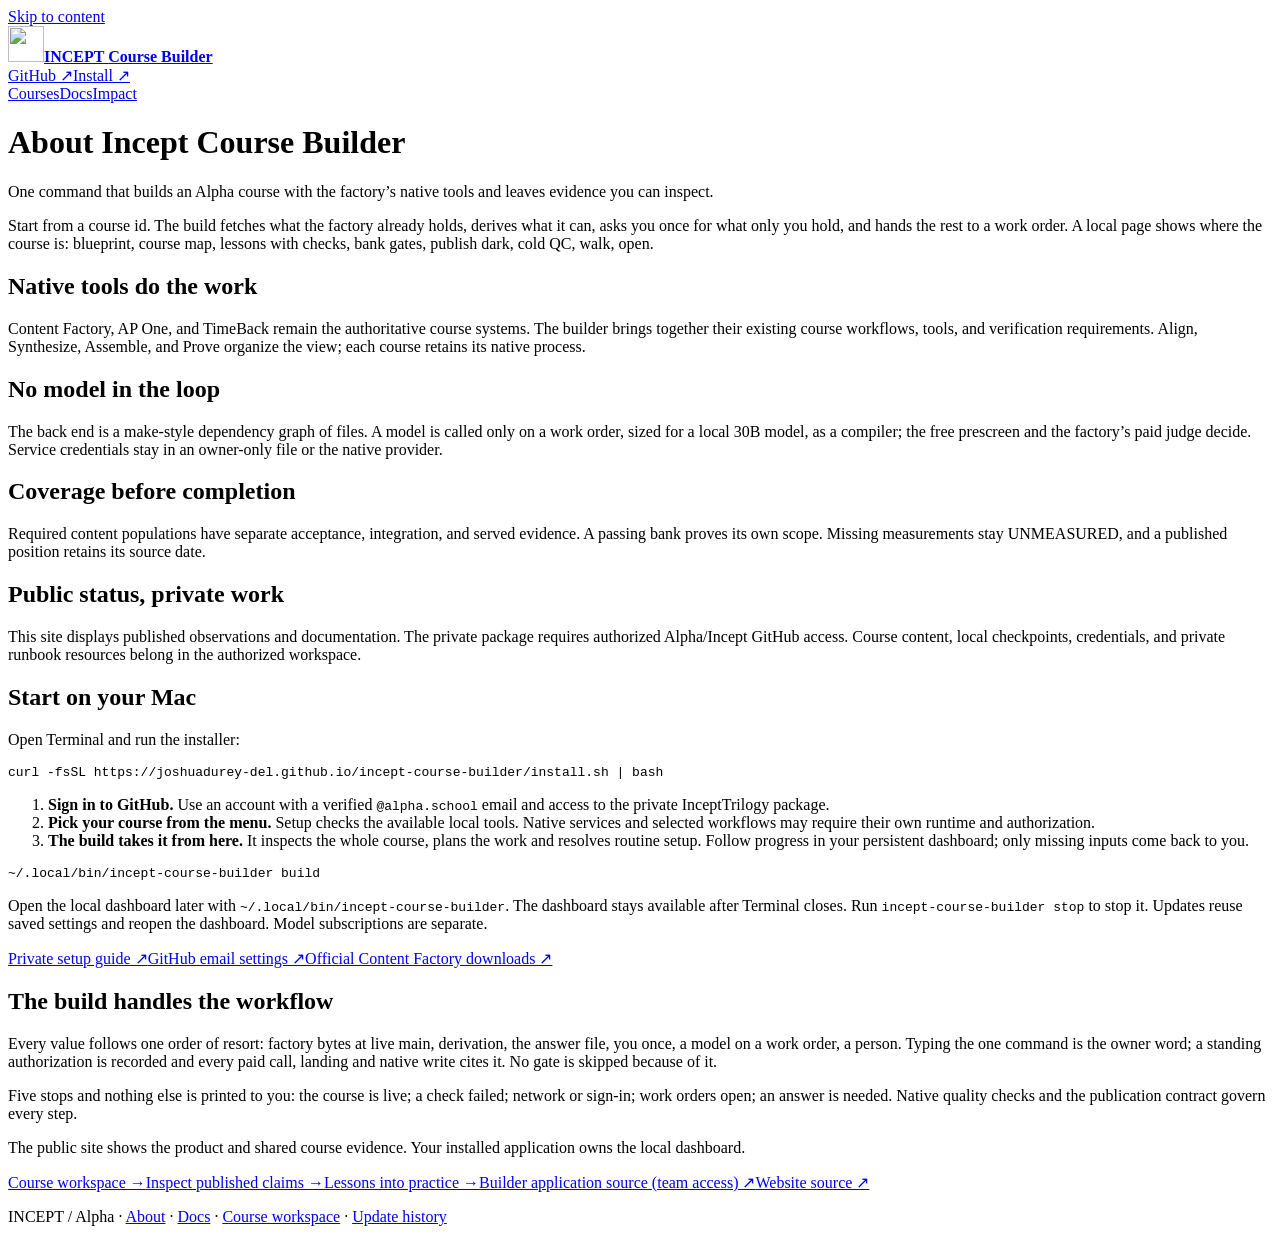
==== about.html @ ef447dac "Spec 2026-09-15.1: the build is a make; one command, no model in the loop; standing authorization R1" ====
<!doctype html><html lang="en"><head><meta charset="utf-8"><meta name="viewport" content="width=device-width,initial-scale=1">
<title>About — Incept Course Builder</title><link rel="stylesheet" href="style.css?v=20260910-reorganized"></head><body>
<a class="skip-link" href="#main-content">Skip to content</a>
<header class="site-header"><a class="site-identity" href="index.html"><img src="incept-mark.svg" width="36" height="36" alt=""><strong>INCEPT <span>Course Builder</span></strong></a><div class="site-header-actions"><a href="https://github.com/joshuadurey-del/incept-course-builder">GitHub ↗</a><a href="about.html#install" class="header-install">Install <span aria-hidden="true">↗</span></a></div></header>
<nav aria-label="Main navigation"><a href="courses.html">Courses</a><a href="docs.html">Docs</a><a href="economics.html">Impact</a></nav><main id="main-content" tabindex="-1">
<h1>About Incept Course Builder</h1>
<p class="about-lead">One command that builds an Alpha course with the factory’s native tools and leaves evidence you can inspect.</p>
<p>Start from a course id. The build fetches what the factory already holds, derives what it can, asks you once for what only you hold, and hands the rest to a work order. A local page shows where the course is: blueprint, course map, lessons with checks, bank gates, publish dark, cold QC, walk, open.</p>
<div class="about-grid">
<article><h2>Native tools do the work</h2><p>Content Factory, AP One, and TimeBack remain the authoritative course systems. The builder brings together their existing course workflows, tools, and verification requirements. Align, Synthesize, Assemble, and Prove organize the view; each course retains its native process.</p></article>
<article><h2>No model in the loop</h2><p>The back end is a make-style dependency graph of files. A model is called only on a work order, sized for a local 30B model, as a compiler; the free prescreen and the factory’s paid judge decide. Service credentials stay in an owner-only file or the native provider.</p></article>
<article><h2>Coverage before completion</h2><p>Required content populations have separate acceptance, integration, and served evidence. A passing bank proves its own scope. Missing measurements stay UNMEASURED, and a published position retains its source date.</p></article>
<article><h2>Public status, private work</h2><p>This site displays published observations and documentation. The private package requires authorized Alpha/Incept GitHub access. Course content, local checkpoints, credentials, and private runbook resources belong in the authorized workspace.</p></article>
</div>
<section id="install" class="install-section" aria-labelledby="install-title">
<h2 id="install-title">Start on your Mac</h2>
<p>Open Terminal and run the installer:</p>
<pre><code>curl -fsSL https://joshuadurey-del.github.io/incept-course-builder/install.sh | bash</code></pre>
<ol>
<li><strong>Sign in to GitHub.</strong> Use an account with a verified <code>@alpha.school</code> email and access to the private InceptTrilogy package.</li>
<li><strong>Pick your course from the menu.</strong> Setup checks the available local tools. Native services and selected workflows may require their own runtime and authorization.</li>
<li><strong>The build takes it from here.</strong> It inspects the whole course, plans the work and resolves routine setup. Follow progress in your persistent dashboard; only missing inputs come back to you.</li>
</ol>
<pre><code>~/.local/bin/incept-course-builder build</code></pre>
<p>Open the local dashboard later with <code>~/.local/bin/incept-course-builder</code>. The dashboard stays available after Terminal closes. Run <code>incept-course-builder stop</code> to stop it. Updates reuse saved settings and reopen the dashboard. Model subscriptions are separate.</p>
<p class="about-links"><a href="https://github.com/InceptTrilogy/ap-four-course-dashboard/blob/main/course-runbook/START.md">Private setup guide ↗</a><a href="https://github.com/settings/emails">GitHub email settings ↗</a><a href="https://content-factory.inceptstore.com/#download">Official Content Factory downloads ↗</a></p>
</section>
<section><h2>The build handles the workflow</h2><p>Every value follows one order of resort: factory bytes at live main, derivation, the answer file, you once, a model on a work order, a person. Typing the one command is the owner word; a standing authorization is recorded and every paid call, landing and native write cites it. No gate is skipped because of it.</p><p>Five stops and nothing else is printed to you: the course is live; a check failed; network or sign-in; work orders open; an answer is needed. Native quality checks and the publication contract govern every step.</p><p>The public site shows the product and shared course evidence. Your installed application owns the local dashboard.</p></section>
<p class="about-links"><a href="courses.html">Course workspace →</a><a href="claims.html">Inspect published claims →</a><a href="lessons.html">Lessons into practice →</a><a href="https://github.com/InceptTrilogy/ap-four-course-dashboard">Builder application source (team access) ↗</a><a href="https://github.com/joshuadurey-del/incept-course-builder">Website source ↗</a></p>
</main>
<footer>INCEPT / Alpha · <a href="about.html">About</a> · <a href="docs.html">Docs</a> · <a href="courses.html">Course workspace</a> · <a href="updates.html">Update history</a></footer></body></html>
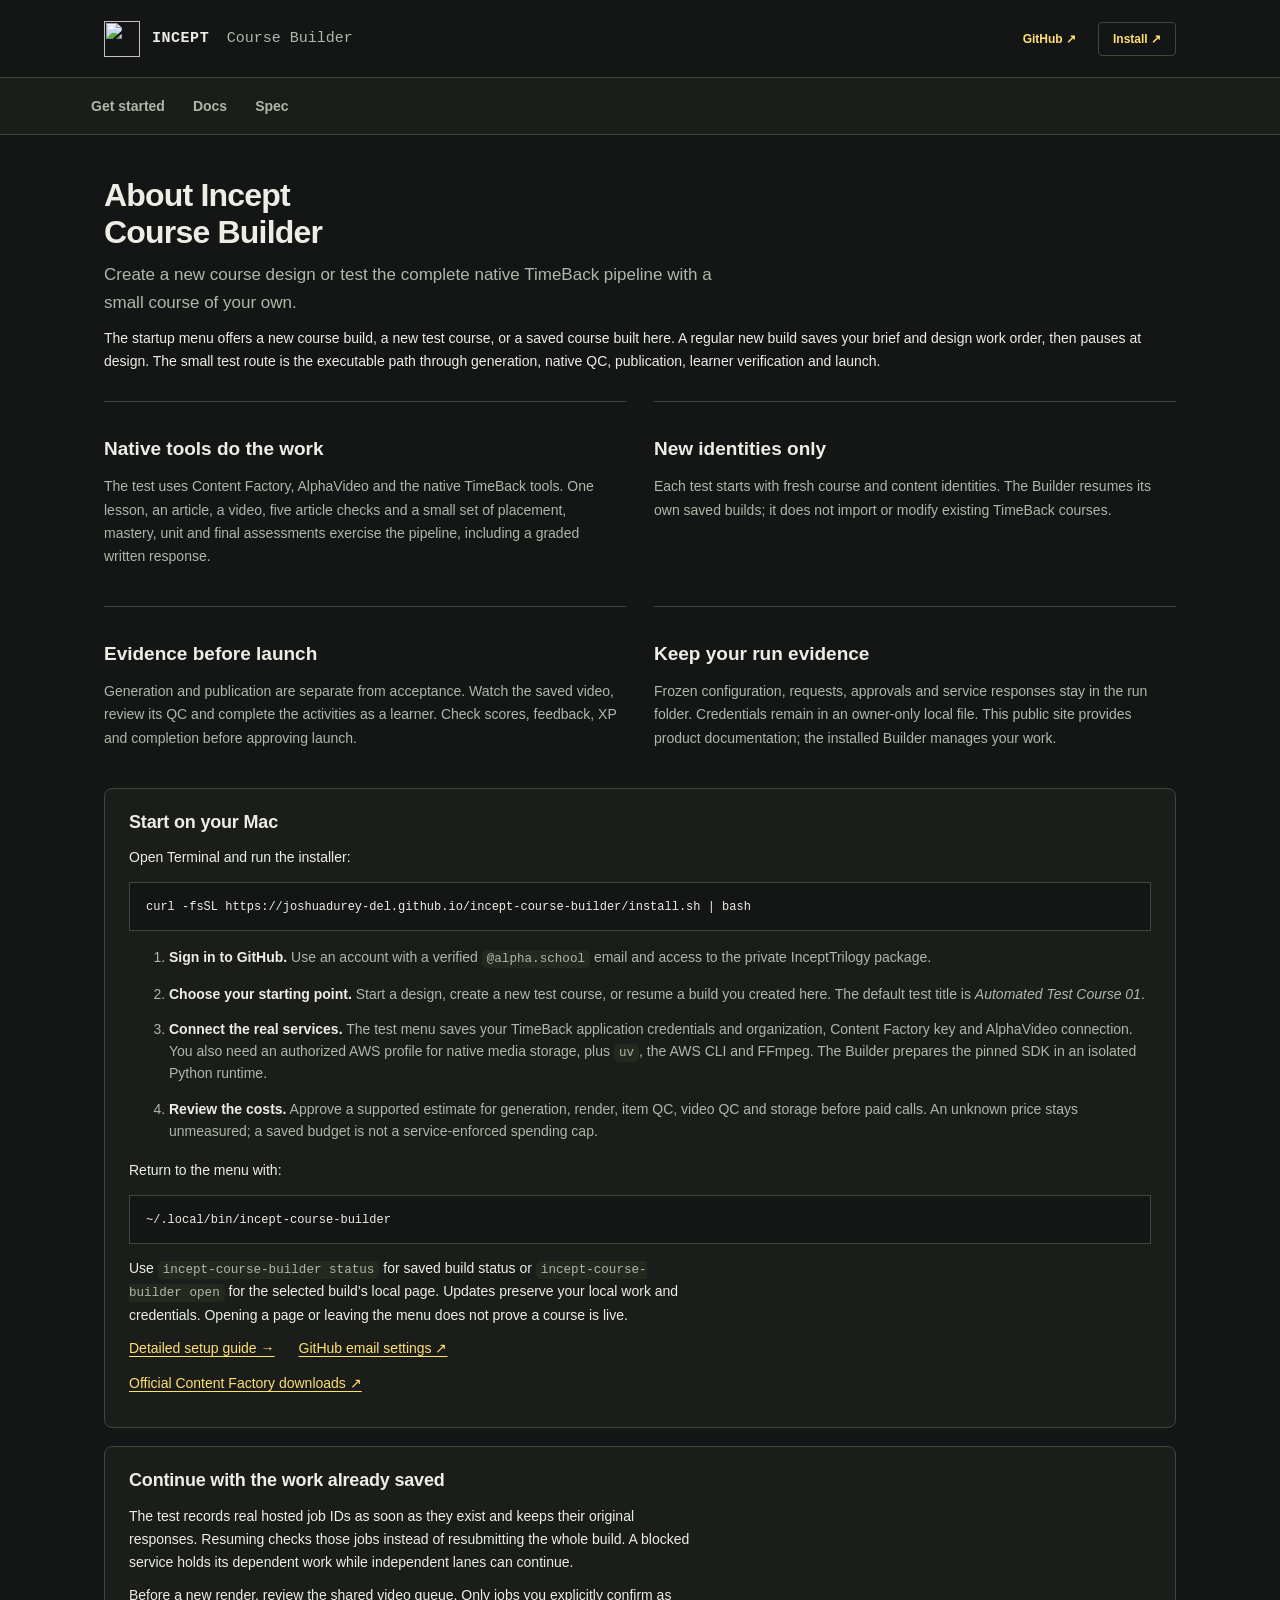
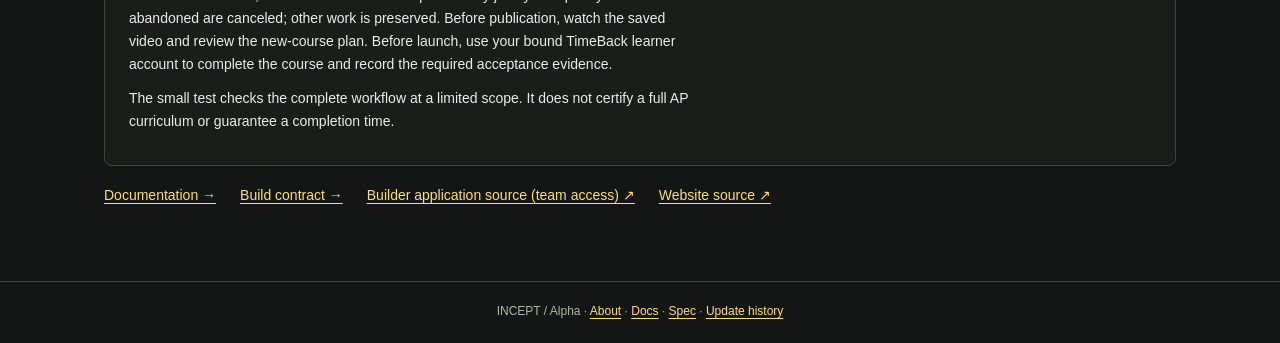
==== commit 87615805: "Document the isolated native test-course workflow" ====
--- a/about.html
+++ b/about.html
@@ -2,15 +2,15 @@
 <title>About — Incept Course Builder</title><link rel="stylesheet" href="style.css?v=20260910-reorganized"></head><body>
 <a class="skip-link" href="#main-content">Skip to content</a>
 <header class="site-header"><a class="site-identity" href="index.html"><img src="incept-mark.svg" width="36" height="36" alt=""><strong>INCEPT <span>Course Builder</span></strong></a><div class="site-header-actions"><a href="https://github.com/joshuadurey-del/incept-course-builder">GitHub ↗</a><a href="about.html#install" class="header-install">Install <span aria-hidden="true">↗</span></a></div></header>
-<nav aria-label="Main navigation"><a href="courses.html">Courses</a><a href="docs.html">Docs</a><a href="economics.html">Impact</a></nav><main id="main-content" tabindex="-1">
+<nav aria-label="Main navigation"><a href="about.html#install">Get started</a><a href="docs.html">Docs</a><a href="spec.html">Spec</a></nav><main id="main-content" tabindex="-1">
 <h1>About Incept Course Builder</h1>
-<p class="about-lead">One command that builds an Alpha course with the factory’s native tools and leaves evidence you can inspect.</p>
-<p>Start from a course id. The build fetches what the factory already holds, derives what it can, asks you once for what only you hold, and hands the rest to a work order. A local page shows where the course is: blueprint, course map, lessons with checks, bank gates, publish dark, cold QC, walk, open.</p>
+<p class="about-lead">Create a new course design or test the complete native TimeBack pipeline with a small course of your own.</p>
+<p>The startup menu offers a new course build, a new test course, or a saved course built here. A regular new build saves your brief and design work order, then pauses at design. The small test route is the executable path through generation, native QC, publication, learner verification and launch.</p>
 <div class="about-grid">
-<article><h2>Native tools do the work</h2><p>Content Factory, AP One, and TimeBack remain the authoritative course systems. The builder brings together their existing course workflows, tools, and verification requirements. Align, Synthesize, Assemble, and Prove organize the view; each course retains its native process.</p></article>
-<article><h2>No model in the loop</h2><p>The back end is a make-style dependency graph of files. A model is called only on a work order, sized for a local 30B model, as a compiler; the free prescreen and the factory’s paid judge decide. Service credentials stay in an owner-only file or the native provider.</p></article>
-<article><h2>Coverage before completion</h2><p>Required content populations have separate acceptance, integration, and served evidence. A passing bank proves its own scope. Missing measurements stay UNMEASURED, and a published position retains its source date.</p></article>
-<article><h2>Public status, private work</h2><p>This site displays published observations and documentation. The private package requires authorized Alpha/Incept GitHub access. Course content, local checkpoints, credentials, and private runbook resources belong in the authorized workspace.</p></article>
+<article><h2>Native tools do the work</h2><p>The test uses Content Factory, AlphaVideo and the native TimeBack tools. One lesson, an article, a video, five article checks and a small set of placement, mastery, unit and final assessments exercise the pipeline, including a graded written response.</p></article>
+<article><h2>New identities only</h2><p>Each test starts with fresh course and content identities. The Builder resumes its own saved builds; it does not import or modify existing TimeBack courses.</p></article>
+<article><h2>Evidence before launch</h2><p>Generation and publication are separate from acceptance. Watch the saved video, review its QC and complete the activities as a learner. Check scores, feedback, XP and completion before approving launch.</p></article>
+<article><h2>Keep your run evidence</h2><p>Frozen configuration, requests, approvals and service responses stay in the run folder. Credentials remain in an owner-only local file. This public site provides product documentation; the installed Builder manages your work.</p></article>
 </div>
 <section id="install" class="install-section" aria-labelledby="install-title">
 <h2 id="install-title">Start on your Mac</h2>
@@ -18,14 +18,16 @@
 <pre><code>curl -fsSL https://joshuadurey-del.github.io/incept-course-builder/install.sh | bash</code></pre>
 <ol>
 <li><strong>Sign in to GitHub.</strong> Use an account with a verified <code>@alpha.school</code> email and access to the private InceptTrilogy package.</li>
-<li><strong>Pick your course from the menu.</strong> Setup checks the available local tools. Native services and selected workflows may require their own runtime and authorization.</li>
-<li><strong>The build takes it from here.</strong> It inspects the whole course, plans the work and resolves routine setup. Follow progress in your persistent dashboard; only missing inputs come back to you.</li>
+<li><strong>Choose your starting point.</strong> Start a design, create a new test course, or resume a build you created here. The default test title is <em>Automated Test Course 01</em>.</li>
+<li><strong>Connect the real services.</strong> The test menu saves your TimeBack application credentials and organization, Content Factory key and AlphaVideo connection. You also need an authorized AWS profile for native media storage, plus <code>uv</code>, the AWS CLI and FFmpeg. The Builder prepares the pinned SDK in an isolated Python runtime.</li>
+<li><strong>Review the costs.</strong> Approve a supported estimate for generation, render, item QC, video QC and storage before paid calls. An unknown price stays unmeasured; a saved budget is not a service-enforced spending cap.</li>
 </ol>
-<pre><code>~/.local/bin/incept-course-builder build</code></pre>
-<p>Open the local dashboard later with <code>~/.local/bin/incept-course-builder</code>. The dashboard stays available after Terminal closes. Run <code>incept-course-builder stop</code> to stop it. Updates reuse saved settings and reopen the dashboard. Model subscriptions are separate.</p>
-<p class="about-links"><a href="https://github.com/InceptTrilogy/ap-four-course-dashboard/blob/main/course-runbook/START.md">Private setup guide ↗</a><a href="https://github.com/settings/emails">GitHub email settings ↗</a><a href="https://content-factory.inceptstore.com/#download">Official Content Factory downloads ↗</a></p>
+<p>Return to the menu with:</p>
+<pre><code>~/.local/bin/incept-course-builder</code></pre>
+<p>Use <code>incept-course-builder status</code> for saved build status or <code>incept-course-builder open</code> for the selected build’s local page. Updates preserve your local work and credentials. Opening a page or leaving the menu does not prove a course is live.</p>
+<p class="about-links"><a href="docs/getting-started.md">Detailed setup guide →</a><a href="https://github.com/settings/emails">GitHub email settings ↗</a><a href="https://content-factory.inceptstore.com/#download">Official Content Factory downloads ↗</a></p>
 </section>
-<section><h2>The build handles the workflow</h2><p>Every value follows one order of resort: factory bytes at live main, derivation, the answer file, you once, a model on a work order, a person. Typing the one command is the owner word; a standing authorization is recorded and every paid call, landing and native write cites it. No gate is skipped because of it.</p><p>Five stops and nothing else is printed to you: the course is live; a check failed; network or sign-in; work orders open; an answer is needed. Native quality checks and the publication contract govern every step.</p><p>The public site shows the product and shared course evidence. Your installed application owns the local dashboard.</p></section>
-<p class="about-links"><a href="courses.html">Course workspace →</a><a href="claims.html">Inspect published claims →</a><a href="lessons.html">Lessons into practice →</a><a href="https://github.com/InceptTrilogy/ap-four-course-dashboard">Builder application source (team access) ↗</a><a href="https://github.com/joshuadurey-del/incept-course-builder">Website source ↗</a></p>
+<section><h2>Continue with the work already saved</h2><p>The test records real hosted job IDs as soon as they exist and keeps their original responses. Resuming checks those jobs instead of resubmitting the whole build. A blocked service holds its dependent work while independent lanes can continue.</p><p>Before a new render, review the shared video queue. Only jobs you explicitly confirm as abandoned are canceled; other work is preserved. Before publication, watch the saved video and review the new-course plan. Before launch, use your bound TimeBack learner account to complete the course and record the required acceptance evidence.</p><p>The small test checks the complete workflow at a limited scope. It does not certify a full AP curriculum or guarantee a completion time.</p></section>
+<p class="about-links"><a href="docs.html">Documentation →</a><a href="spec.html#r7-installer">Build contract →</a><a href="https://github.com/InceptTrilogy/ap-four-course-dashboard">Builder application source (team access) ↗</a><a href="https://github.com/joshuadurey-del/incept-course-builder">Website source ↗</a></p>
 </main>
-<footer>INCEPT / Alpha · <a href="about.html">About</a> · <a href="docs.html">Docs</a> · <a href="courses.html">Course workspace</a> · <a href="updates.html">Update history</a></footer></body></html>
+<footer>INCEPT / Alpha · <a href="about.html">About</a> · <a href="docs.html">Docs</a> · <a href="spec.html">Spec</a> · <a href="updates.html">Update history</a></footer></body></html>
--- a/style.css
+++ b/style.css
@@ -0,0 +1,1864 @@
+:root {
+  --blue: #ffd84a;
+  --blue-strong: #ffdf70;
+  --blue-soft: #302e1c;
+  --ink: #eceee6;
+  --muted: #b0b6a8;
+  --line: #414638;
+  --canvas: #141615;
+  --surface: #1a1d1a;
+  --surface-raised: #242920;
+  --green: #9bd7b8;
+  --green-soft: #203329;
+  --amber: #efbd68;
+  --amber-soft: #362d1e;
+  --red: #f4a29a;
+  --red-soft: #3b2523;
+  --purple: #c9b6f0;
+  --purple-soft: #30293e;
+  --space-xs: 4px;
+  --space-sm: 8px;
+  --space-md: 12px;
+  --space-lg: 16px;
+  --space-xl: 24px;
+}
+
+* { box-sizing: border-box; }
+
+html { color-scheme: dark; }
+
+.skip-link { position: fixed; top: -80px; left: 16px; z-index: 20; padding: 12px 16px; background: var(--blue); color: var(--canvas); }
+.skip-link:focus { top: 12px; }
+.site-header { display: flex; align-items: center; justify-content: space-between; gap: 20px; min-height: 78px; padding: 16px max(24px, calc((100vw - 1072px) / 2)); border-bottom: 1px solid var(--line); background: var(--canvas); }
+.site-identity { display: inline-flex; align-items: center; gap: 12px; color: var(--ink); text-decoration: none; white-space: nowrap; }
+.site-identity strong { font: 700 15px ui-monospace, SFMono-Regular, Menlo, monospace; letter-spacing: .035em; }
+.site-identity strong span { margin-left: 8px; font-weight: 400; color: var(--muted); letter-spacing: 0; }
+.site-header-actions { display: flex; align-items: center; flex-wrap: wrap; justify-content: flex-end; gap: 10px 22px; font-size: 12px; }
+.site-header-actions > span { color: var(--muted); }
+.site-header-actions a { font-weight: 650; text-decoration: none; }
+
+body {
+  min-height: 100vh;
+  margin: 0;
+  background: var(--canvas);
+  color: var(--ink);
+  font-family: Inter, ui-sans-serif, -apple-system, BlinkMacSystemFont, "Segoe UI", sans-serif;
+  -webkit-font-smoothing: antialiased;
+}
+
+nav {
+  position: sticky;
+  top: 0;
+  z-index: 10;
+  display: flex;
+  align-items: center;
+  gap: 6px;
+  min-height: 52px;
+  padding: 10px max(20px, calc((100vw - 1120px) / 2));
+  overflow-x: auto;
+  background: var(--surface);
+  border-bottom: 1px solid var(--line);
+  white-space: nowrap;
+}
+
+nav .brand {
+  display: inline-flex;
+  align-items: center;
+  gap: 10px;
+  margin-right: 14px;
+  color: var(--ink);
+  font-size: 15px;
+  font-weight: 750;
+  letter-spacing: -.01em;
+}
+
+nav .brand::before {
+  display: grid;
+  width: 28px;
+  height: 28px;
+  place-items: center;
+  border-radius: 8px;
+  background: var(--blue);
+  color: var(--muted);
+  content: "4";
+  font-size: 14px;
+  font-weight: 800;
+}
+
+nav a {
+  min-height: 36px;
+  padding: 8px 11px;
+  border-radius: 8px;
+  color: var(--muted);
+  font-size: 14px;
+  font-weight: 560;
+  line-height: 20px;
+  text-decoration: none;
+}
+
+nav a:hover { background: var(--blue-soft); color: var(--blue-strong); }
+nav a.active { background: var(--blue-soft); color: var(--blue); }
+
+a {
+  color: var(--blue-strong);
+  text-decoration-thickness: 1px;
+  text-underline-offset: 3px;
+}
+
+a:hover { color: var(--blue); }
+
+a:focus-visible,
+button:focus-visible,
+summary:focus-visible {
+  outline: 3px solid var(--blue);
+  outline-offset: 2px;
+}
+
+main {
+  width: min(100%, 1120px);
+  min-height: calc(100vh - 142px);
+  margin: 0 auto;
+  padding: 42px 24px 64px;
+}
+
+.brand-hero { padding: 0 0 28px; margin-bottom: 24px; border-bottom: 1px solid #726235; }
+.hero-context { margin: 0 0 12px; color: var(--amber); font: 11px/1.6 ui-monospace, SFMono-Regular, Menlo, monospace; letter-spacing: .06em; }
+.incept-wordmark { margin: 4px 0 24px; color: var(--blue); font: 900 96px/.95 ui-monospace, SFMono-Regular, Menlo, monospace; letter-spacing: -.04em; text-shadow: 2px 3px 0 #816326; }
+.hero-bottom { display: flex; justify-content: space-between; align-items: flex-end; gap: 32px; }
+.hero-bottom h1 { max-width: 30ch; font-size: 28px; font-weight: 600; }
+.hero-bottom .sub { max-width: 62ch; margin: 10px 0 0; font-size: 14px; }
+.primary-link { display: inline-flex; align-items: center; justify-content: space-between; gap: 24px; flex: none; min-height: 44px; padding: 12px 18px; border: 1px solid var(--blue); border-radius: 5px; background: var(--blue); color: var(--canvas); font-size: 13px; font-weight: 700; text-decoration: none; }
+.primary-link:hover { background: #ffe67d; color: var(--canvas); }
+.overview-note { max-width: 80ch; color: var(--muted); font-size: 12px; }
+.about-lead { max-width: 65ch; color: var(--muted); font-size: 17px; }
+.about-grid { display: grid; grid-template-columns: repeat(2, minmax(0, 1fr)); gap: 28px; margin: 28px 0; }
+.about-grid article { padding-top: 20px; border-top: 1px solid var(--line); }
+.about-grid h2 { font-size: 19px; }
+.about-grid p { color: var(--muted); }
+.install-section { scroll-margin-top: 72px; }
+.install-section pre { padding: 16px; overflow-x: auto; border: 1px solid var(--line); background: var(--canvas); }
+.install-section pre code { background: none; color: var(--ink); padding: 0; font-size: 12px; }
+.install-section li { margin: 14px 0; color: var(--muted); }
+.install-section strong { color: var(--ink); }
+.about-links { display: flex; flex-wrap: wrap; gap: 12px 24px; }
+
+h1 {
+  max-width: 22ch;
+  margin: 0 0 8px;
+  font-size: 32px;
+  line-height: 1.15;
+  letter-spacing: -.025em;
+  text-wrap: balance;
+}
+
+.sub {
+  max-width: 72ch;
+  margin: 0 0 26px;
+  color: var(--muted);
+  font-size: 15px;
+  line-height: 1.6;
+  text-wrap: pretty;
+}
+
+p {
+  margin: 10px 0;
+  font-size: 14px;
+  line-height: 1.65;
+  text-wrap: pretty;
+}
+
+section {
+  margin: 18px 0;
+  padding: 22px 24px;
+  border: 1px solid var(--line);
+  border-radius: 14px;
+  background: var(--surface);
+}
+
+section h2 {
+  margin: 0 0 12px;
+  color: var(--ink);
+  font-size: 18px;
+  line-height: 1.3;
+  letter-spacing: -.01em;
+  text-wrap: balance;
+}
+
+section > p { max-width: 72ch; }
+
+ul { margin: 8px 0; padding-left: 22px; }
+li { margin: 7px 0; font-size: 14px; line-height: 1.55; }
+
+.badge {
+  display: inline-block;
+  margin: 2px 3px 2px 0;
+  padding: 4px 9px;
+  border-radius: 999px;
+  font-size: 11px;
+  font-weight: 700;
+  line-height: 1.25;
+}
+
+.b-green { background: var(--green-soft); color: var(--green); }
+.b-amber { background: var(--amber-soft); color: var(--amber); }
+.b-red { background: var(--red-soft); color: var(--red); }
+.b-blue { background: var(--blue-soft); color: var(--blue-strong); }
+.b-purple { background: var(--purple-soft); color: var(--purple); }
+.b-gray { background: var(--surface-raised); color: var(--muted); }
+
+table {
+  width: 100%;
+  overflow: hidden;
+  border: 1px solid var(--line);
+  border-collapse: separate;
+  border-spacing: 0;
+  border-radius: 10px;
+  background: var(--surface);
+  font-size: 13px;
+}
+
+th {
+  padding: 10px 12px;
+  background: var(--surface-raised);
+  color: var(--muted);
+  font-size: 11px;
+  font-weight: 750;
+  letter-spacing: .035em;
+  text-align: left;
+  text-transform: uppercase;
+}
+
+td {
+  padding: 11px 12px;
+  border-top: 1px solid var(--line);
+  background: var(--surface);
+  line-height: 1.45;
+  vertical-align: top;
+}
+
+td + td,
+th + th { border-left: 1px solid var(--line); }
+
+tbody tr:hover td { background: var(--surface); }
+
+code {
+  padding: 2px 5px;
+  border-radius: 5px;
+  background: var(--surface-raised);
+  color: var(--muted);
+  font-size: .9em;
+  overflow-wrap: anywhere;
+}
+
+small { color: var(--muted); line-height: 1.45; }
+
+.filters {
+  display: flex;
+  flex-wrap: wrap;
+  gap: 8px;
+  margin: 10px 0;
+}
+
+.filters button {
+  min-height: 36px;
+  padding: 7px 13px;
+  cursor: pointer;
+  border: 1px solid var(--line);
+  border-radius: 999px;
+  background: var(--surface);
+  color: var(--muted);
+  font: inherit;
+  font-size: 13px;
+}
+
+.filters button:hover { border-color: var(--line); background: var(--surface); }
+.filters button.on { border-color: var(--blue); background: var(--blue); color: var(--muted); }
+
+.filter-block {
+  display: flex;
+  gap: 12px;
+  align-items: center;
+  margin: 8px 0;
+}
+
+.filter-label {
+  width: 48px;
+  flex: none;
+  color: var(--muted);
+  font-size: 12px;
+  font-weight: 700;
+}
+
+.filter-block .filters { margin: 0; }
+.result-count { margin: 14px 0 8px; color: var(--muted); font-size: 13px; }
+
+.course-page main { width: min(100%, 920px); }
+.course-page section p,
+.course-page section li { max-width: 72ch; }
+
+.course-page section:not(#eta) > ul {
+  display: grid;
+  gap: var(--space-sm);
+}
+
+.course-page section:not(#eta) > ul > li { margin: 0; }
+
+.course-page #eta {
+  border-color: var(--line);
+  background: var(--surface);
+}
+
+.course-page #eta > h2 { color: var(--blue-strong); }
+
+.course-activity {
+  margin: 0 0 var(--space-xl);
+  padding: 18px;
+  border: 1px solid var(--line);
+  border-radius: 14px;
+  background: var(--surface);
+}
+
+.course-activity h2 { margin: 0 0 4px; font-size: 17px; }
+.course-activity > p { margin: 0 0 8px; color: var(--muted); font-size: 12px; line-height: 1.5; }
+.course-activity .update-item { grid-template-columns: 1fr; gap: 6px; padding: 13px 0; }
+.course-activity .update-meta { gap: 2px; }
+.course-activity .update-item p { font-size: 13px; line-height: 1.5; }
+.update-evidence { white-space: nowrap; font-size: 12px; font-weight: 700; }
+
+@media (min-width: 1180px) {
+  .course-page main {
+    width: min(calc(100% - 48px), 1232px);
+    display: grid;
+    grid-template-columns: minmax(0, 920px) 280px;
+    column-gap: 32px;
+  }
+
+  .course-page main > * { grid-column: 1; }
+  .course-page main > .course-activity {
+    position: sticky;
+    top: 76px;
+    grid-column: 2;
+    grid-row: 2 / span 6;
+    align-self: start;
+    max-height: calc(100vh - 96px);
+    overflow: auto;
+  }
+}
+
+.eta {
+  display: flex;
+  flex-wrap: wrap;
+  gap: 10px;
+  margin: 2px 0 8px;
+}
+
+.eta div {
+  flex: 0 1 auto;
+  min-width: 150px;
+  padding: 0 0 7px;
+}
+
+.eta b {
+  display: block;
+  margin-top: 4px;
+  color: var(--blue-strong);
+  font-size: 24px;
+  line-height: 1.25;
+  font-variant-numeric: tabular-nums;
+}
+
+.eta span { color: var(--muted); font-size: 12px; font-weight: 650; }
+
+.eta-details {
+  margin-top: 17px;
+  border-top: 1px solid var(--line);
+}
+
+.eta-details summary {
+  display: list-item;
+  min-height: 44px;
+  padding: 12px 0 2px;
+  cursor: pointer;
+  color: var(--blue-strong);
+  font-size: 14px;
+  font-weight: 700;
+}
+
+.eta-details summary:hover { color: var(--blue); }
+.eta-details-body {
+  max-width: 72ch;
+  padding-top: var(--space-sm);
+}
+
+.eta-details-body h3 {
+  margin: var(--space-lg) 0 var(--space-xs);
+  font-size: 17px;
+  line-height: 1.35;
+  text-wrap: balance;
+}
+
+.eta-intro {
+  margin: 0 0 var(--space-sm);
+  color: var(--muted);
+}
+
+.work-list {
+  display: grid;
+  margin: 0;
+  padding: 0;
+  list-style: none;
+}
+
+.work-list > li {
+  max-width: none;
+  margin: 0;
+  padding: 18px 0;
+  border-top: 1px solid var(--line);
+  line-height: 1.65;
+}
+
+.work-list > li:first-child { border-top: 0; }
+
+.work-list > li > b:first-child {
+  display: block;
+  max-width: 62ch;
+  margin-bottom: 6px;
+  color: var(--ink);
+  font-size: 15px;
+  line-height: 1.4;
+}
+
+.work-list > li > p {
+  max-width: 68ch;
+  margin: var(--space-sm) 0 0;
+  line-height: 1.65;
+}
+
+.work-measure {
+  padding: 1px 5px;
+  border-radius: 5px;
+  background: var(--surface-raised);
+  color: var(--muted);
+  font-weight: 650;
+  box-decoration-break: clone;
+  -webkit-box-decoration-break: clone;
+}
+
+.work-estimate {
+  display: block;
+  width: fit-content;
+  max-width: 100%;
+  margin-top: 10px;
+  padding: 6px 9px;
+  border-radius: 7px;
+  background: var(--blue-soft);
+  color: var(--blue-strong);
+  font-size: 13px;
+  font-style: normal;
+  font-weight: 750;
+  line-height: 1.45;
+}
+
+.eta-basis,
+.eta-exclusions {
+  margin: var(--space-lg) 0 0;
+  padding: var(--space-md) var(--space-lg);
+  border-radius: 10px;
+  font-size: 13px;
+  line-height: 1.55;
+}
+
+.eta-basis {
+  background: var(--canvas);
+  color: var(--muted);
+}
+
+.eta-exclusions {
+  border: 1px solid var(--line);
+  background: var(--amber-soft);
+  color: var(--muted);
+}
+
+.section-head {
+  display: flex;
+  justify-content: space-between;
+  gap: 16px;
+  align-items: baseline;
+}
+
+.section-head h2 { margin-bottom: 0; }
+.section-head a { flex: none; font-size: 13px; font-weight: 650; }
+.last-updated { margin: 8px 0 4px; color: var(--muted); font-size: 13px; }
+
+.update-list {
+  margin: 0;
+  padding: 0;
+  list-style: none;
+}
+
+.update-item {
+  display: grid;
+  padding: 16px 0;
+  border-top: 1px solid var(--line);
+  grid-template-columns: 178px minmax(0, 1fr);
+  gap: 18px;
+}
+
+.update-item > *, .agent-latest { min-width: 0; overflow-wrap: anywhere; }
+.update-item:first-child { border-top: 0; }
+.update-meta { display: flex; flex-direction: column; gap: 4px; }
+.update-meta strong { color: var(--blue-strong); font-size: 13px; }
+.update-meta time { color: var(--muted); font-size: 12px; line-height: 1.45; }
+.update-item p { max-width: 68ch; margin: 0; line-height: 1.6; }
+.updates-sec .update-item p {
+  display: -webkit-box;
+  overflow: hidden;
+  -webkit-box-orient: vertical;
+  -webkit-line-clamp: 3;
+}
+.update-list-full { padding: 0 24px; border: 1px solid var(--line); border-radius: 14px; background: var(--surface); }
+.update-list-full .update-item { gap: var(--space-xl); padding: 20px 0; }
+.update-empty { padding: 16px 0; color: var(--muted); }
+
+.note {
+  padding: 13px 15px;
+  border: 1px solid var(--line);
+  border-radius: 10px;
+  background: var(--amber-soft);
+  color: var(--muted);
+  font-size: 13px;
+}
+
+.lessons-page main { max-width: 1040px; }
+
+.lesson-ledger {
+  padding: 0;
+  overflow: hidden;
+}
+
+.lesson-ledger > h2 {
+  margin: 0;
+  padding: 21px 24px;
+  background: var(--surface-raised);
+  color: var(--muted);
+  font-size: 20px;
+}
+
+.lesson-table {
+  border: 0;
+  border-radius: 0;
+}
+
+.lesson-table th {
+  padding: 11px 20px;
+  background: var(--surface-raised);
+  color: var(--muted);
+}
+
+.lesson-table td { padding: 18px 20px; font-size: 14px; }
+
+.lesson-table td:first-child {
+  width: 44%;
+  background: var(--surface);
+  color: var(--muted);
+  line-height: 1.5;
+}
+
+.lesson-table td:last-child { color: var(--muted); line-height: 1.6; }
+.lesson-title { display: block; margin-bottom: 7px; font-size: 15px; line-height: 1.4; }
+.lesson-context { display: block; color: var(--muted); font-size: 14px; line-height: 1.58; }
+.application-lead { display: block; margin-bottom: 6px; color: var(--muted); font-weight: 750; }
+.lesson-details { margin-top: 6px; }
+.lesson-details summary {
+  min-height: 44px;
+  padding: 11px 0;
+  cursor: pointer;
+  color: var(--blue-strong);
+  font-size: 13px;
+  font-weight: 700;
+  line-height: 1.5;
+}
+.lesson-details summary:hover { color: var(--blue); }
+.lesson-details[open] summary { margin-bottom: 3px; }
+.lesson-table td a { font-weight: 650; }
+.lesson-table tbody tr:hover td:first-child { background: var(--surface-raised); }
+.lesson-table tbody tr:hover td:last-child { background: var(--surface); }
+
+.agent-page main { width: min(100%, 980px); }
+
+.agent-brief {
+  border-color: var(--line);
+  background: var(--surface);
+}
+
+.agent-brief .section-head { align-items: center; }
+
+.agent-facts {
+  display: flex;
+  margin: 18px 0 0;
+  padding: 0;
+  border-top: 1px solid var(--line);
+  border-bottom: 1px solid var(--line);
+}
+
+.agent-facts > div {
+  min-width: 0;
+  flex: 1 1 0;
+  padding: 14px 16px;
+}
+
+.agent-facts > div + div { border-left: 1px solid var(--line); }
+
+.agent-facts dt {
+  margin-bottom: 5px;
+  color: var(--muted);
+  font-size: 12px;
+  font-weight: 700;
+}
+
+.agent-facts dd {
+  margin: 0;
+  color: var(--ink);
+  font-size: 14px;
+  font-weight: 750;
+  line-height: 1.45;
+}
+
+.agent-latest { padding-top: 16px; }
+.agent-latest > strong { display: block; font-size: 14px; }
+.agent-latest p { max-width: 78ch; margin: 5px 0 7px; color: var(--muted); }
+.agent-latest a { font-size: 13px; font-weight: 700; }
+
+.agent-handoff { border-color: var(--line); }
+
+.agent-actions {
+  display: flex;
+  flex-wrap: wrap;
+  gap: 10px;
+  margin-top: 16px;
+}
+
+.agent-action {
+  min-height: 44px;
+  padding: 10px 15px;
+  cursor: pointer;
+  border: 1px solid var(--blue);
+  border-radius: 8px;
+  background: var(--blue);
+  color: var(--muted);
+  font: inherit;
+  font-size: 14px;
+  font-weight: 750;
+  transition: background-color 160ms ease-out, border-color 160ms ease-out, color 160ms ease-out;
+}
+
+.agent-action:hover:not(:disabled) { border-color: var(--blue-strong); background: var(--blue-strong); }
+.agent-action:active:not(:disabled) { background: #123483; }
+
+.agent-action-secondary { background: var(--surface); color: var(--blue-strong); }
+.agent-action-secondary:hover:not(:disabled) { background: var(--blue-soft); color: var(--blue-strong); }
+
+.agent-action:disabled {
+  cursor: wait;
+  border-color: var(--line);
+  background: var(--surface-raised);
+  color: var(--muted);
+}
+
+.agent-action-status {
+  min-height: 22px;
+  margin: 10px 0 0;
+  color: var(--muted);
+  font-size: 13px;
+}
+
+.agent-source-list { margin-top: 16px; border-top: 1px solid var(--line); }
+
+.agent-source {
+  display: grid;
+  align-items: center;
+  padding: 16px 0;
+  border-bottom: 1px solid var(--line);
+  grid-template-columns: minmax(0, 1fr) auto;
+  gap: 20px;
+}
+
+.agent-source h3 {
+  margin: 0;
+  font-size: 15px;
+  line-height: 1.4;
+}
+
+.agent-source p { max-width: 68ch; margin: 4px 0 0; color: var(--muted); }
+.agent-source-link { font-size: 13px; font-weight: 750; white-space: nowrap; }
+.agent-history-list { margin-top: 10px; }
+
+.reading-guide dl { max-width: 72ch; margin: 0; }
+
+.reading-guide dl > div {
+  padding: 14px 0;
+  border-top: 1px solid var(--line);
+}
+
+.reading-guide dl > div:first-child { border-top: 0; padding-top: 4px; }
+.reading-guide dt { font-size: 14px; font-weight: 750; line-height: 1.4; }
+.reading-guide dd { margin: 5px 0 0; color: var(--muted); font-size: 14px; line-height: 1.6; }
+
+@media (min-width: 761px) {
+  .claims-page #tbl { table-layout: fixed; }
+  .claims-page #tbl td { overflow-wrap: anywhere; }
+  .claims-page #tbl th:nth-child(1) { width: 20%; }
+  .claims-page #tbl th:nth-child(2) { width: 10%; }
+  .claims-page #tbl th:nth-child(3) { width: 36%; }
+  .claims-page #tbl th:nth-child(4) { width: 16%; }
+  .claims-page #tbl th:nth-child(5) { width: 18%; }
+}
+
+footer {
+  padding: 22px 20px 28px;
+  color: var(--muted);
+  font-size: 12px;
+  text-align: center;
+}
+
+@media (max-width: 760px) {
+  nav {
+    min-height: 56px;
+    padding: 8px 14px;
+    flex-wrap: wrap;
+    overflow-x: visible;
+  }
+
+  nav .brand {
+    order: -2;
+    flex: 0 0 28px;
+    width: 28px;
+    gap: 0;
+    margin-right: 4px;
+    overflow: hidden;
+    font-size: 0;
+  }
+
+  nav a {
+    min-height: 44px;
+    padding: 12px 10px;
+  }
+
+  nav a.active { order: 0; }
+
+  main { padding: 30px 16px 48px; }
+  h1 { font-size: 28px; }
+  .sub { margin-bottom: 22px; }
+  section { padding: 19px 18px; }
+
+  .filter-block { display: block; margin: 14px 0; }
+  .filter-label { display: block; width: auto; margin-bottom: 7px; }
+
+  .update-item {
+    grid-template-columns: 1fr;
+    gap: 7px;
+    padding: 15px 0;
+  }
+
+  .update-meta { flex-direction: row; flex-wrap: wrap; justify-content: space-between; gap: 5px 12px; }
+  .update-list-full { padding: 0 18px; }
+  .updates-sec .update-item p { -webkit-line-clamp: 4; }
+
+  .work-list > li { padding: 16px 0; }
+  .work-estimate { width: 100%; }
+
+  table:not(.lesson-table) {
+    display: block;
+    overflow-x: auto;
+    -webkit-overflow-scrolling: touch;
+  }
+
+  table:not(.lesson-table) tbody {
+    display: table;
+    width: 100%;
+    min-width: 680px;
+  }
+
+  #tbl {
+    display: block;
+    overflow: visible;
+    border: 0;
+    border-radius: 0;
+    background: transparent;
+  }
+
+  #tbl tbody { display: block; min-width: 0; }
+  #tbl tr { display: block; padding: 10px 0; border-bottom: 1px solid var(--line); }
+  #tbl tr:first-child { display: none; }
+  #tbl td {
+    display: grid;
+    min-width: 0;
+    padding: 7px 0;
+    border: 0;
+    background: transparent;
+    grid-template-columns: 78px minmax(0, 1fr);
+    gap: 10px;
+    overflow-wrap: anywhere;
+  }
+  #tbl td > * { min-width: 0; overflow-wrap: anywhere; }
+  #tbl td::before {
+    color: var(--muted);
+    content: attr(data-label);
+    font-size: 11px;
+    font-weight: 700;
+    text-transform: uppercase;
+  }
+
+  .lesson-ledger { padding: 0; }
+  .lesson-ledger > h2 { padding: 19px 18px; font-size: 18px; }
+
+  .lesson-table,
+  .lesson-table tbody,
+  .lesson-table tr,
+  .lesson-table td { display: block; width: 100%; }
+
+  .lesson-table thead {
+    position: absolute;
+    width: 1px;
+    height: 1px;
+    overflow: hidden;
+    clip-path: inset(50%);
+  }
+
+  .lesson-table tr { border-top: 1px solid var(--line); }
+  .lesson-table tbody tr:first-child { border-top: 0; }
+
+  .lesson-table td {
+    padding: 14px 18px 17px;
+    border: 0;
+    font-size: 14px;
+  }
+
+  .lesson-table td:first-child { width: 100%; padding-top: 17px; }
+
+  .lesson-table td::before {
+    display: block;
+    margin-bottom: 6px;
+    color: var(--blue-strong);
+    content: "Lesson learned";
+    font-size: 11px;
+    font-weight: 750;
+    letter-spacing: .035em;
+    text-transform: uppercase;
+  }
+
+  .lesson-table td:nth-child(2)::before { content: "Applied going forward"; }
+
+  .agent-facts { display: block; }
+  .agent-facts > div { padding: 13px 0; }
+  .agent-facts > div + div { border-top: 1px solid var(--line); border-left: 0; }
+
+  .agent-source {
+    align-items: start;
+    grid-template-columns: 1fr;
+    gap: 8px;
+  }
+
+  .agent-source-link {
+    display: inline-flex;
+    min-height: 44px;
+    align-items: center;
+  }
+}
+
+@media (prefers-reduced-motion: reduce) {
+  *, *::before, *::after { scroll-behavior: auto !important; }
+  .agent-action { transition: none; }
+}
+
+/* Shared course-state timeline; routine content updates live in timeline.js. */
+.timeline-sec { margin: 8px 0 20px; padding: 22px 24px 24px; }
+
+.timeline-head {
+  display: flex;
+  align-items: flex-start;
+  justify-content: space-between;
+  gap: 20px;
+  margin-bottom: 10px;
+}
+
+.timeline-head h2 { margin-bottom: 5px; }
+
+.timeline-sub {
+  max-width: 66ch;
+  margin: 0;
+  color: var(--muted);
+  font-size: 13px;
+  line-height: 1.5;
+}
+
+.timeline-snapshot {
+  flex: none;
+  padding-top: 2px;
+  color: var(--muted);
+  font-size: 12px;
+  line-height: 1.4;
+  white-space: nowrap;
+}
+
+.timeline-canvas {
+  position: relative;
+  height: 250px;
+  margin: 0 -2px;
+  padding-top: 4px;
+}
+
+.timeline-rail {
+  position: absolute;
+  top: 17px;
+  right: 7%;
+  left: 7%;
+  height: 2px;
+  background: #c8d1df;
+}
+
+.timeline-stages {
+  position: absolute;
+  inset: 0 3% auto;
+  display: grid;
+  grid-template-columns: repeat(5, minmax(0, 1fr));
+  align-items: start;
+}
+
+.timeline-stage {
+  display: flex;
+  min-width: 0;
+  padding: 0;
+  cursor: pointer;
+  border: 0;
+  background: transparent;
+  color: var(--muted);
+  font: inherit;
+  flex-direction: column;
+  align-items: center;
+  gap: 7px;
+}
+
+.timeline-stage:hover,
+.timeline-stage:focus-visible,
+.timeline-stage[aria-pressed="true"] { color: var(--blue-strong); }
+
+.timeline-stage:focus-visible { outline: 0; }
+
+.timeline-stage-point {
+  z-index: 2;
+  display: grid;
+  width: 34px;
+  height: 34px;
+  place-items: center;
+  border: 2px solid var(--line);
+  border-radius: 50%;
+  background: var(--surface);
+  color: var(--muted);
+  font-size: 13px;
+  font-weight: 750;
+  line-height: 1;
+  transition: border-color 180ms ease-out, background 180ms ease-out, color 180ms ease-out, transform 180ms ease-out;
+}
+
+.timeline-stage:hover .timeline-stage-point,
+.timeline-stage:focus-visible .timeline-stage-point,
+.timeline-stage[aria-pressed="true"] .timeline-stage-point {
+  border-color: var(--blue);
+  background: var(--blue-soft);
+  color: var(--blue-strong);
+  transform: translateY(-2px);
+}
+
+.timeline-stage:focus-visible .timeline-stage-point {
+  box-shadow: 0 0 0 3px var(--blue);
+}
+
+.timeline-stage:last-child .timeline-stage-point {
+  width: auto;
+  min-width: 92px;
+  padding: 0 12px;
+  border-radius: 999px;
+  border-color: var(--blue);
+  background: var(--blue);
+  color: var(--muted);
+  white-space: nowrap;
+}
+
+.timeline-stage-label {
+  max-width: 100px;
+  color: currentColor;
+  font-size: 12px;
+  font-weight: 650;
+  line-height: 1.25;
+  text-align: center;
+}
+
+.timeline-stage:last-child .timeline-stage-label { visibility: hidden; }
+
+.timeline-course {
+  position: absolute;
+  z-index: 3;
+  top: var(--timeline-course-y);
+  left: var(--timeline-course-x);
+  display: inline-flex;
+  min-height: 31px;
+  max-width: 170px;
+  padding: 6px 10px;
+  cursor: pointer;
+  border: 0;
+  border-radius: 9px;
+  background: var(--timeline-course-color);
+  color: var(--muted);
+  font: inherit;
+  font-size: 12px;
+  font-weight: 700;
+  line-height: 1.2;
+  text-align: center;
+  transform: translateX(-50%);
+  transition: filter 180ms ease-out, transform 180ms ease-out;
+}
+
+.timeline-course::before {
+  position: absolute;
+  bottom: 100%;
+  left: 50%;
+  width: 1px;
+  height: calc(var(--timeline-course-y) - 21px);
+  background: var(--timeline-course-color);
+  content: "";
+  opacity: .55;
+  pointer-events: none;
+}
+
+.timeline-course::after {
+  position: absolute;
+  top: calc(17px - var(--timeline-course-y) - 4px);
+  left: 50%;
+  width: 9px;
+  height: 9px;
+  border: 2px solid var(--surface);
+  border-radius: 50%;
+  background: var(--timeline-course-color);
+  box-shadow: 0 0 0 1px var(--timeline-course-color);
+  content: "";
+  pointer-events: none;
+  transform: translateX(-50%);
+}
+
+.timeline-course:hover,
+.timeline-course:focus-visible,
+.timeline-course[aria-pressed="true"] {
+  filter: brightness(.93) saturate(1.08);
+  transform: translateX(-50%) translateY(-2px);
+}
+
+.timeline-course-short { display: none; }
+
+.timeline-detail {
+  display: grid;
+  min-height: 108px;
+  padding: 14px 16px;
+  border-radius: 10px;
+  background: var(--canvas);
+  grid-template-columns: minmax(150px, .58fr) minmax(0, 1.42fr);
+  gap: 10px 20px;
+  align-items: start;
+}
+
+.timeline-detail-kicker {
+  margin: 0 0 4px;
+  color: var(--blue-strong);
+  font-size: 12px;
+  font-weight: 700;
+  line-height: 1.35;
+}
+
+.timeline-detail-title {
+  margin: 0;
+  color: var(--ink);
+  font-size: 15px;
+  font-weight: 750;
+  line-height: 1.35;
+}
+
+.timeline-detail-copy,
+.timeline-detail-foot {
+  margin: 0;
+  color: var(--muted);
+  font-size: 13px;
+  line-height: 1.5;
+}
+
+.timeline-detail-foot { margin-top: 4px; color: var(--muted); }
+
+.timeline-detail-move {
+  display: grid;
+  grid-template-columns: max-content 1fr;
+  gap: 5px 10px;
+  margin: 9px 0 0;
+  padding-top: 9px;
+  border-top: 1px solid var(--line);
+  color: var(--muted);
+  font-size: 12px;
+  line-height: 1.5;
+}
+
+.timeline-detail-move span {
+  color: var(--blue-strong);
+  font-weight: 750;
+}
+
+.timeline-detail-move strong { font-weight: 650; }
+.timeline-detail-move[hidden] { display: none; }
+
+.timeline-detail-link {
+  display: inline-block;
+  margin-top: 7px;
+  font-size: 13px;
+  font-weight: 700;
+}
+
+.timeline-detail-link[hidden] { display: none; }
+
+.timeline-eta {
+  display: flex;
+  flex-wrap: wrap;
+  gap: 4px 8px;
+  align-items: baseline;
+  margin: 0 0 5px;
+  color: var(--muted);
+  font-size: 12px;
+  line-height: 1.4;
+}
+
+.timeline-eta strong { color: var(--ink); font-size: 14px; }
+.timeline-eta[hidden] { display: none; }
+
+@media (max-width: 620px) {
+  .timeline-sec { padding: 19px 16px 18px; }
+  .timeline-head { display: block; margin-bottom: 8px; }
+  .timeline-snapshot { display: block; margin-top: 6px; white-space: normal; }
+  .timeline-canvas { height: 250px; }
+  .timeline-rail { right: 6%; left: 6%; }
+  .timeline-stages { right: 0; left: 0; }
+  .timeline-stage-point { width: 31px; height: 31px; }
+  .timeline-stage:last-child .timeline-stage-point { min-width: 72px; padding: 0 6px; font-size: 9px; }
+  .timeline-stage-label { display: none; }
+  .timeline-course { max-width: 78px; padding: 6px 8px; font-size: 11px; }
+  .timeline-course-long { display: none; }
+  .timeline-course-short { display: inline; }
+  .timeline-detail { grid-template-columns: 1fr; gap: 8px; }
+  .timeline-detail-move { grid-template-columns: 1fr; }
+}
+
+@media (prefers-reduced-motion: reduce) {
+  .timeline-stage-point,
+  .timeline-course { transition: none; }
+}
+
+/* All-course state cards and retrospective work maps. */
+.course-card-grid {
+  display: grid;
+  grid-template-columns: repeat(2, minmax(0, 1fr));
+  gap: 12px;
+  margin-top: 18px;
+}
+
+.course-summary-card {
+  position: relative;
+  display: block;
+  min-width: 0;
+  padding: 16px;
+  border: 1px solid color-mix(in oklch, var(--course-color) 24%, var(--line));
+  border-top: 3px solid var(--course-color);
+  border-radius: 11px;
+  background: color-mix(in oklch, var(--course-color) 5%, var(--surface));
+  color: var(--ink);
+  text-decoration: none;
+}
+
+.course-summary-card:hover {
+  border-color: var(--course-color);
+  color: var(--ink);
+  box-shadow: 0 4px 8px rgba(23, 32, 51, .08);
+}
+
+.course-card-headline {
+  display: flex;
+  flex-wrap: wrap;
+  gap: 7px 10px;
+  align-items: baseline;
+}
+
+.course-card-status {
+  display: inline-flex;
+  padding: 4px 8px;
+  border-radius: 999px;
+  font-size: 11px;
+  font-weight: 750;
+  background: color-mix(in oklch, var(--course-color) 14%, var(--surface));
+  color: var(--course-color);
+}
+
+.course-card-landed {
+  min-width: 0;
+  flex: 1 1 280px;
+  color: color-mix(in oklch, var(--course-color) 16%, var(--ink));
+  font-size: 12px;
+  line-height: 1.45;
+}
+
+.course-card-landed strong { color: var(--ink); }
+
+.course-summary-card h3 {
+  margin: 9px 0 11px;
+  font-size: 17px;
+  line-height: 1.3;
+  color: var(--course-color);
+}
+.course-summary-card p { margin: 12px 0 8px; color: color-mix(in oklch, var(--course-color) 16%, var(--ink)); font-size: 13px; line-height: 1.5; }
+.course-summary-card > small { font-size: 11px; }
+
+.phase-state-grid {
+  display: grid;
+  grid-template-columns: repeat(auto-fit, minmax(220px, 1fr));
+  gap: 8px;
+  margin: 14px 0 16px;
+}
+
+.phase-state {
+  min-width: 0;
+  padding: 11px;
+  border: 1px solid var(--line);
+  border-left: 3px solid var(--muted);
+  border-radius: 8px;
+  background: var(--surface);
+}
+
+.phase-state-active { border-left-color: var(--blue); }
+.phase-state-closed { border-left-color: var(--green); }
+.phase-state-blocked { border-left-color: var(--amber); }
+.phase-state-locked { border-left-color: var(--line); }
+.phase-state > div { display: flex; justify-content: space-between; gap: 8px; align-items: baseline; }
+.phase-state strong { color: var(--blue-strong); font-size: 15px; }
+.phase-state span { color: var(--muted); font-size: 9px; font-weight: 800; letter-spacing: .035em; text-align: right; }
+.phase-state h3,
+.course-summary-card .phase-state h3 { margin: 5px 0 4px; color: var(--ink); font-size: 12px; line-height: 1.3; }
+.phase-state p,
+.course-summary-card .phase-state p { margin: 0; color: var(--muted); font-size: 11px; line-height: 1.4; }
+.phase-course-list > article + article { margin-top: 24px; padding-top: 18px; border-top: 1px solid var(--line); }
+.phase-course-list > article > h3 { margin-bottom: 0; }
+
+.gate-evidence-sec { border-color: var(--line); background: var(--surface); }
+.gate-evidence-head { display: flex; justify-content: space-between; gap: 18px; align-items: flex-start; }
+.gate-evidence-head h2 { margin-top: 7px; }
+.gate-observed { color: var(--muted); font-size: 11px; white-space: nowrap; }
+.gate-evidence-note { margin-bottom: 15px; color: var(--muted); }
+
+.work-footprint {
+  display: grid;
+  grid-template-columns: repeat(3, minmax(0, 1fr));
+  gap: 8px;
+  margin-bottom: 16px;
+}
+
+.work-footprint > div {
+  padding: 12px;
+  border: 1px solid var(--line);
+  border-radius: 9px;
+  background: var(--surface);
+}
+
+.work-footprint strong,
+.work-footprint span { display: block; }
+.work-footprint strong { color: var(--blue-strong); font-size: 22px; line-height: 1.2; font-variant-numeric: tabular-nums; }
+.work-footprint span { margin-top: 4px; color: var(--muted); font-size: 11px; line-height: 1.3; }
+
+.gate-evidence-list { border-top: 1px solid var(--line); }
+.gate-evidence-row {
+  display: grid;
+  padding: 16px 0;
+  border-bottom: 1px solid var(--line);
+  grid-template-columns: 104px minmax(0, 1fr);
+  gap: 16px;
+}
+
+.gate-evidence-row:last-child { padding-bottom: 2px; border-bottom: 0; }
+.gate-evidence-id { min-width: 0; color: var(--purple); }
+.gate-evidence-id > span { display: grid; width: 42px; height: 42px; place-items: center; border: 2px solid currentColor; border-radius: 50%; font-size: 10px; font-weight: 800; letter-spacing: -.02em; white-space: nowrap; }
+.gate-evidence-id small { display: block; margin-top: 7px; color: currentColor; font-size: 10px; font-weight: 700; line-height: 1.35; overflow-wrap: anywhere; text-wrap: pretty; }
+.gate-evidence-closed .gate-evidence-id { color: var(--green); }
+.gate-evidence-active .gate-evidence-id { color: var(--blue-strong); }
+.gate-evidence-status { color: var(--purple); font-size: 10px; font-weight: 800; letter-spacing: .035em; text-transform: uppercase; }
+.gate-evidence-closed .gate-evidence-status { color: var(--green); }
+.gate-evidence-active .gate-evidence-status { color: var(--blue-strong); }
+.gate-evidence-row h3 { margin: 4px 0 3px; font-size: 15px; line-height: 1.35; }
+.gate-evidence-row p { margin: 0 0 4px; color: var(--muted); font-size: 13px; line-height: 1.55; }
+.gate-evidence-row a { font-size: 12px; font-weight: 700; }
+
+@media (max-width: 760px) {
+  .course-card-grid { grid-template-columns: 1fr; }
+  .phase-state-grid { grid-template-columns: 1fr; }
+  .gate-evidence-head { display: block; }
+  .gate-observed { display: block; margin: -3px 0 10px; white-space: normal; }
+}
+
+@media (max-width: 520px) {
+  .work-footprint { grid-template-columns: 1fr; }
+  .gate-evidence-row { grid-template-columns: 46px minmax(0, 1fr); gap: 10px; }
+  .gate-evidence-id small { display: none; }
+}
+
+/* Overview control board: exceptions first, then compact operating state. */
+.needs-human-strip {
+  margin: 8px 0 10px;
+  padding: 16px 18px;
+  border-width: 2px;
+}
+
+.needs-human-strip.is-clear { border-color: var(--line); background: var(--green-soft); }
+.needs-human-strip.has-items { border-color: var(--line); background: var(--amber-soft); }
+.needs-human-strip.is-hold { border-color: var(--line); background: var(--red-soft); }
+.needs-human-head { display: flex; justify-content: space-between; gap: 16px; align-items: baseline; }
+.needs-human-head h2 { margin: 0; font-size: 22px; }
+.needs-human-head p { margin: 0; color: var(--muted); font-size: 12px; }
+.needs-human-items {
+  display: grid;
+  grid-template-columns: repeat(2, minmax(0, 1fr));
+  gap: 7px;
+  margin-top: 12px;
+}
+.needs-human-item { display: flex; gap: 9px; min-width: 0; padding: 9px 10px; border: 1px solid var(--line); border-radius: 9px; background: var(--surface); }
+.needs-human-course { flex: none; align-self: flex-start; padding: 3px 6px; border: 1px solid color-mix(in oklch, var(--course-color) 30%, var(--surface)); border-radius: 999px; background: color-mix(in oklch, var(--course-color) 14%, var(--surface)); color: var(--course-color); font-size: 9px; font-weight: 800; text-transform: uppercase; }
+.needs-human-copy { min-width: 0; }
+.needs-human-copy strong { display: block; font-size: 12px; line-height: 1.35; }
+.needs-human-copy span { display: block; margin-top: 3px; color: var(--muted); font-size: 10px; }
+
+.automation-frontier {
+  margin: 0 0 10px;
+  padding: 10px 14px;
+  border-color: var(--line);
+  background: var(--surface);
+}
+.automation-frontier-summary { display: flex; justify-content: space-between; gap: 14px; align-items: baseline; cursor: pointer; }
+.automation-frontier-summary strong { color: var(--blue-strong); font-size: 14px; }
+.automation-frontier-summary span { color: var(--muted); font-size: 11px; }
+.automation-frontier-rule { margin: 12px 0 8px; color: var(--ink); font-size: 12px; font-weight: 650; }
+.automation-step-list { display: grid; grid-template-columns: repeat(2, minmax(0, 1fr)); gap: 7px; }
+.automation-step { padding: 9px 10px; border: 1px solid var(--line); border-radius: 8px; background: var(--surface); }
+.automation-step-head { display: flex; justify-content: space-between; gap: 8px; align-items: baseline; }
+.automation-step-head strong { color: var(--ink); font-size: 12px; }
+.automation-step-status { flex: none; padding: 2px 6px; border-radius: 999px; background: var(--surface-raised); color: var(--muted); font-size: 9px; font-weight: 750; }
+.automation-step.is-automated { border-color: var(--line); background: var(--green-soft); }
+.automation-step.is-automated .automation-step-status { background: var(--green-soft); color: var(--green); }
+.automation-step p { margin: 6px 0 3px; color: var(--muted); font-size: 11px; }
+.automation-step small { color: var(--muted); font-size: 10px; line-height: 1.35; }
+.automation-frontier.is-hold { border-color: var(--line); background: var(--surface); }
+.automation-frontier.is-hold strong { color: var(--muted); }
+
+#course-release-timeline { margin-top: 0; padding: 16px 18px 18px; }
+#course-release-timeline .timeline-head { margin-bottom: 4px; }
+#course-release-timeline .course-card-grid { margin-top: 10px; }
+.course-summary-card { padding: 13px; }
+.course-summary-card.is-stale { border-color: var(--line); border-top-color: var(--line); background: var(--surface); filter: grayscale(.72); }
+.course-summary-card.is-stale .course-card-status { background: var(--surface-raised); color: var(--muted); }
+.course-card-status { line-height: 1.35; }
+.course-card-landed,
+.course-card-next { display: -webkit-box; overflow: hidden; -webkit-box-orient: vertical; -webkit-line-clamp: 2; }
+.course-card-next { min-height: 39px; }
+.rate-tiles { display: grid; grid-template-columns: repeat(3, minmax(0, 1fr)); gap: 6px; margin-top: 10px; }
+.rate-tiles > span { min-width: 0; padding: 7px 8px; border-radius: 7px; background: var(--canvas); }
+.rate-tiles strong,
+.rate-tiles small { display: block; }
+.rate-tiles strong { overflow: hidden; color: var(--ink); font-size: 14px; line-height: 1.2; text-overflow: ellipsis; }
+.rate-tiles small { margin-top: 2px; color: var(--muted); font-size: 9px; line-height: 1.25; }
+.update-writer { color: var(--muted); font-size: 11px; line-height: 1.35; }
+
+@media (max-width: 760px) {
+  .needs-human-head,
+  .automation-frontier-summary { display: block; }
+  .needs-human-head p,
+  .automation-frontier-summary span { display: block; margin-top: 4px; }
+  .needs-human-items,
+  .automation-step-list { grid-template-columns: 1fr; }
+  .comparison-grid,
+  .funnel-grid { grid-template-columns: 1fr; }
+}
+
+/* ASAP is a presentation crosswalk over the existing native process. */
+.asap-section { padding: 20px 18px; }
+.asap-section .section-head { flex-wrap: wrap; gap: 8px; }
+.asap-intro { max-width: 82ch; margin: 10px 0 18px; color: var(--muted); }
+.asap-grid { display: grid; grid-template-columns: repeat(4, minmax(0, 1fr)); gap: 10px; }
+.asap-card {
+  display: flex; flex-direction: column; gap: 14px; min-width: 0; padding: 16px 14px;
+  border: 1px solid var(--line); border-radius: 10px; background: var(--surface);
+  color: var(--ink); font: inherit; text-align: left; cursor: pointer;
+}
+.asap-card:hover { border-color: var(--blue); }
+.asap-card[aria-expanded="true"] { border-color: var(--blue); background: var(--blue-soft); box-shadow: inset 0 3px var(--blue); }
+.asap-card-heading { display: flex; align-items: center; gap: 8px; width: 100%; }
+.asap-letter { display: grid; place-items: center; flex: none; width: 30px; height: 30px; border-radius: 8px; background: var(--blue-soft); color: var(--blue-strong); font-size: 18px; font-weight: 750; }
+.asap-title { font-size: 16px; font-weight: 750; }
+.asap-toggle { margin-left: auto; color: var(--blue-strong); }
+.asap-card[aria-expanded="true"] .asap-toggle { transform: rotate(45deg); }
+.asap-summary { font-size: 13px; line-height: 1.5; }
+.asap-coverage { margin-top: auto; padding-top: 4px; color: var(--muted); font-size: 10px; font-weight: 750; letter-spacing: .01em; }
+.asap-positions { display: grid; gap: 4px; min-height: 32px; color: var(--blue-strong); font-size: 11px; line-height: 1.4; }
+.asap-filter-controls { display: flex; align-items: center; justify-content: space-between; gap: 16px; margin: 14px 0; }
+.asap-filter-status { margin: 0; color: var(--muted); font-size: 12px; }
+.asap-reset { flex: none; min-height: 40px; padding: 8px 12px; border: 1px solid var(--line); border-radius: 8px; background: var(--surface); color: var(--blue-strong); font: inherit; font-size: 12px; cursor: pointer; }
+.asap-reset:hover { background: var(--blue-soft); }
+.asap-drawer { padding: 20px; border: 1px solid var(--line); border-radius: 10px; background: var(--surface); }
+.asap-drawer h3 { margin: 0 0 10px; font-size: 19px; }
+.asap-proof { max-width: 82ch; color: var(--muted); }
+.asap-unassigned { padding: 10px 12px; border-left: 3px solid var(--line); background: var(--surface-raised); color: var(--muted); font-size: 12px; }
+.asap-table-scroll { overflow-x: auto; }
+.asap-coverage-table { width: 100%; border-collapse: collapse; font-size: 12px; text-align: left; }
+.asap-coverage-table caption { padding: 12px 0 10px; color: var(--ink); font-weight: 700; text-align: left; }
+.asap-coverage-table th, .asap-coverage-table td { padding: 9px 10px; border-bottom: 1px solid var(--line); font-size: 12px; }
+.asap-coverage-table thead th { background: var(--surface-raised); }
+.asap-coverage-table tbody th { font-weight: 550; }
+.asap-coverage-table td { color: var(--muted); }
+.asap-native-scope { margin-bottom: 0; color: var(--muted); font-size: 11px; }
+.course-summary-card .course-asap-position { color: var(--muted); font-size: 11px; line-height: 1.45; }
+.asap-drawer[hidden], .course-summary-card[hidden] { display: none; }
+.builder-install { margin-top: 18px; padding-top: 16px; border-top: 1px solid var(--line); }
+.builder-install summary { padding: 4px 0; color: var(--blue-strong); font-size: 13px; font-weight: 650; cursor: pointer; }
+.builder-install pre { max-width: 100%; overflow-x: auto; padding: 12px; border-radius: 8px; background: var(--canvas); font-size: 12px; }
+.builder-install p { color: var(--muted); font-size: 12px; }
+@media (max-width: 940px) { .asap-grid { grid-template-columns: repeat(2, minmax(0, 1fr)); } }
+@media (max-width: 520px) {
+  .asap-section { padding: 18px 14px; }
+  .asap-grid { grid-template-columns: 1fr; }
+  .asap-card { gap: 10px; }
+  .asap-filter-controls { align-items: flex-start; flex-direction: column; gap: 10px; }
+  .asap-drawer { padding: 14px; }
+  .asap-coverage-table th, .asap-coverage-table td { padding: 8px 5px; font-size: 11px; }
+}
+
+/* Economics & Executive ROI Styles */
+.badge.b-gold { background: var(--amber-soft); color: var(--muted); border: 1px solid var(--line); }
+
+.kpi-strip {
+  display: grid;
+  grid-template-columns: repeat(auto-fit, minmax(200px, 1fr));
+  gap: 12px;
+  margin: 16px 0 20px;
+}
+
+.kpi-card {
+  background: var(--surface);
+  border: 1px solid var(--line);
+  border-top: 3px solid var(--blue);
+  border-radius: 8px;
+  padding: 12px 14px;
+}
+
+.kpi-card.highlight {
+  border-top-color: var(--amber);
+  background: var(--amber-soft);
+}
+
+.kpi-card.link-card {
+  display: flex;
+  flex-direction: column;
+  justify-content: center;
+  border-top-color: var(--green);
+  background: var(--green-soft);
+}
+
+.kpi-label {
+  display: block;
+  font-size: 11px;
+  font-weight: 650;
+  text-transform: uppercase;
+  letter-spacing: .05em;
+  color: var(--muted);
+  margin-bottom: 4px;
+}
+
+.kpi-value {
+  display: block;
+  font-size: 16px;
+  font-weight: 750;
+  color: var(--ink);
+  line-height: 1.25;
+}
+
+.kpi-sub {
+  display: block;
+  font-size: 11px;
+  color: var(--muted);
+  margin-top: 4px;
+  line-height: 1.35;
+}
+
+.kpi-link {
+  font-size: 13px;
+  font-weight: 700;
+  color: var(--green);
+  text-decoration: none;
+}
+.kpi-link:hover { text-decoration: underline; }
+
+.econ-kpi-grid {
+  display: grid;
+  grid-template-columns: repeat(auto-fit, minmax(220px, 1fr));
+  gap: 14px;
+  margin: 20px 0 28px;
+}
+
+.econ-card {
+  background: var(--surface);
+  border: 1px solid var(--line);
+  border-radius: 8px;
+  padding: 16px;
+  border-top: 3px solid var(--blue);
+}
+
+.econ-card.highlight {
+  border-top-color: var(--amber);
+  background: var(--amber-soft);
+}
+
+.econ-label {
+  display: block;
+  font-size: 11px;
+  font-weight: 650;
+  text-transform: uppercase;
+  letter-spacing: .05em;
+  color: var(--muted);
+  margin-bottom: 6px;
+}
+
+.econ-val {
+  display: block;
+  font-size: 20px;
+  font-weight: 800;
+  color: var(--ink);
+  line-height: 1.2;
+}
+
+.econ-meta {
+  display: block;
+  font-size: 12px;
+  color: var(--muted);
+  margin-top: 6px;
+  line-height: 1.4;
+}
+
+.econ-section {
+  background: var(--surface);
+  border: 1px solid var(--line);
+  border-radius: 8px;
+  padding: 24px;
+  margin-bottom: 20px;
+}
+
+.econ-section h2 {
+  margin-top: 0;
+  font-size: 18px;
+  color: var(--ink);
+  border-bottom: 1px solid var(--line);
+  padding-bottom: 10px;
+  margin-bottom: 16px;
+}
+
+.lead {
+  font-size: 15px;
+  line-height: 1.6;
+  color: var(--muted);
+}
+
+.comparison-grid {
+  display: grid;
+  grid-template-columns: 1fr 1fr;
+  gap: 16px;
+  margin-top: 16px;
+}
+
+.comp-box {
+  padding: 16px;
+  border-radius: 8px;
+  border: 1px solid var(--line);
+}
+
+.comp-box.manual {
+  background: var(--amber-soft);
+  border-left: 4px solid var(--line);
+}
+
+.comp-box.factory {
+  background: var(--green-soft);
+  border-left: 4px solid var(--green);
+}
+
+.comp-box h3 { margin-top: 0; font-size: 15px; }
+.comp-box ul { margin: 0; padding-left: 18px; font-size: 13px; line-height: 1.6; }
+
+.econ-table { width: 100%; border-collapse: collapse; font-size: 13px; }
+.econ-table th {
+  background: var(--surface);
+  border-bottom: 2px solid var(--line);
+  padding: 10px 12px;
+  text-align: left;
+  font-weight: 650;
+  color: var(--muted);
+}
+.econ-table td {
+  padding: 10px 12px;
+  border-bottom: 1px solid var(--line);
+  line-height: 1.45;
+}
+
+.callout-quote {
+  font-style: italic;
+  background: var(--surface-raised);
+  border-left: 4px solid var(--blue);
+  padding: 12px 16px;
+  border-radius: 4px;
+  font-size: 14px;
+  margin: 14px 0;
+  color: var(--blue-strong);
+}
+
+.funnel-grid {
+  display: grid;
+  grid-template-columns: repeat(3, 1fr);
+  gap: 14px;
+  margin-top: 16px;
+}
+
+.funnel-step {
+  padding: 16px;
+  border-radius: 8px;
+  border: 1px solid var(--line);
+  background: var(--surface);
+}
+
+.funnel-step.free { border-top: 3px solid var(--green); }
+.funnel-step.mid { border-top: 3px solid var(--blue); }
+.funnel-step.cold { border-top: 3px solid var(--purple); }
+.funnel-step .step-num {
+  font-size: 11px;
+  font-weight: 700;
+  text-transform: uppercase;
+  color: var(--muted);
+  display: block;
+  margin-bottom: 4px;
+}
+.funnel-step h4 { margin: 0 0 6px; font-size: 14px; }
+.funnel-step p { margin: 0 0 8px; font-size: 13px; }
+.funnel-step small { font-size: 11px; color: var(--muted); line-height: 1.4; display: block; }
+
+.stats-row {
+  display: grid;
+  grid-template-columns: repeat(auto-fit, minmax(160px, 1fr));
+  gap: 12px;
+  margin: 16px 0;
+}
+
+.stat-box {
+  background: var(--surface);
+  border: 1px solid var(--line);
+  padding: 14px;
+  border-radius: 6px;
+  text-align: center;
+}
+
+.stat-box.accent { background: var(--green-soft); border-color: var(--line); }
+.stat-num {
+  display: block;
+  font-size: 20px;
+  font-weight: 800;
+  color: var(--ink);
+  font-family: ui-monospace, SFMono-Regular, Menlo, monospace;
+}
+.stat-box.accent .stat-num { color: var(--green); }
+.stat-desc { display: block; font-size: 11px; color: var(--muted); margin-top: 4px; }
+
+.meta-note {
+  font-size: 12px;
+  color: var(--muted);
+  line-height: 1.5;
+  background: var(--surface);
+  padding: 10px 14px;
+  border-radius: 6px;
+  border: 1px solid var(--line);
+}
+
+.gov-list { padding-left: 20px; font-size: 13px; line-height: 1.7; }
+
+/* State colors retain readable contrast on the Builder's dark surfaces. */
+.filters button.on, .agent-action { color: var(--canvas); }
+.agent-action:hover, .agent-action:active:not(:disabled) { background: #ffe67d; color: var(--canvas); }
+.agent-action:disabled { background: var(--surface-raised); color: var(--muted); }
+.course-summary-card[data-course-card="humgeo"] { --course-color: #8bd3b1 !important; }
+.course-summary-card[data-course-card="apwh"] { --course-color: #e9c181 !important; }
+.course-summary-card[data-course-card="apush"] { --course-color: #f0a699 !important; }
+.course-summary-card[data-course-card="psych"] { --course-color: #cab1eb !important; }
+.course-summary-card.is-stale { filter: none; }
+.course-summary-card.is-stale .course-card-status, .needs-human-course { color: var(--ink); }
+.course-summary-card { background: var(--surface); }
+.course-card-status { background: var(--surface-raised); }
+.course-card-landed, .course-summary-card p { color: var(--ink); }
+.rate-tiles > span { background: var(--canvas); }
+.lesson-ledger > h2, .lesson-table th, .application-lead { color: var(--ink); }
+.badge.b-gold { color: var(--amber); }
+.asap-card[aria-expanded="true"] { box-shadow: none; }
+.asap-card { border-radius: 6px; }
+.asap-drawer { background: var(--surface-raised); }
+.asap-unassigned { border-left-width: 1px; color: var(--muted); }
+.asap-coverage-table th, .asap-coverage-table td { background: transparent; }
+.population-coverage { margin-top: 22px; padding-top: 18px; border-top: 1px solid var(--line); }
+.population-coverage h3 { margin: 0 0 14px; font-size: 20px; }
+.population-selector-label { margin-right: 12px; font-size: 13px; }
+.population-selector { max-width: 100%; min-height: 44px; padding: 8px 32px 8px 12px; border: 1px solid var(--line); border-radius: 4px; background: var(--surface); color: var(--ink); font: inherit; font-size: 14px; }
+.population-summary { max-width: 78ch; color: var(--muted); font-size: 12px; line-height: 1.6; }
+.population-recorded td strong { display: block; color: var(--ink); font-size: 14px; line-height: 1.5; }
+.population-evidence-kind { display: block; margin: 5px 0; font-size: 11px; }
+.population-recorded details { max-width: 52ch; margin-top: 8px; }
+.population-recorded summary { cursor: pointer; color: var(--blue-strong); }
+.population-source { display: inline-block; margin: 4px 14px 4px 0; }
+.population-pending td { font-style: italic; }
+.asap-unassigned a { display: block; margin-top: 8px; }
+.kpi-strip { padding: 0; border: 0; background: transparent; }
+.kpi-card { border-top-width: 1px; background: var(--surface); }
+.kpi-label { text-transform: none; letter-spacing: 0; }
+section { border-radius: 8px; }
+footer { border-top: 1px solid var(--line); }
+@media (max-width: 760px) {
+  .site-header { padding: 16px 20px; }
+  .site-identity strong span, .site-header-actions > span { display: none; }
+  .hero-bottom { align-items: flex-start; flex-direction: column; gap: 20px; }
+  .hero-bottom h1 { font-size: 25px; }
+  .about-grid { grid-template-columns: 1fr; gap: 12px; }
+}
+@media (max-width: 520px) {
+  .site-header { padding: 13px 18px; min-height: 68px; }
+  .site-identity { gap: 9px; }
+  .site-identity strong { font-size: 13px; }
+  .site-header-actions { font-size: 11px; }
+  nav { padding: 8px 14px; min-height: 48px; }
+  nav a { padding: 7px 9px; font-size: 12px; }
+  .incept-wordmark { font-size: 68px; margin-bottom: 22px; }
+  .hero-context { font-size: 10px; letter-spacing: 0; }
+}
+.roi-inputs { display: grid; grid-template-columns: repeat(auto-fit, minmax(220px, 1fr)); gap: 18px; margin: 22px 0; }
+.roi-inputs label { display: flex; flex-direction: column; gap: 9px; color: var(--ink); font-size: 13px; line-height: 1.5; }
+.roi-inputs input { width: 100%; min-width: 0; min-height: 44px; padding: 11px 12px; border: 1px solid var(--line); border-radius: 5px; background: var(--canvas); color: var(--ink); font: inherit; }
+.roi-inputs input::placeholder { color: var(--muted); opacity: 1; }
+.roi-inputs input:hover { border-color: var(--muted); }
+.roi-inputs input:focus-visible { outline: 2px solid var(--blue); outline-offset: 3px; }
+.roi-result { min-height: 56px; margin-top: 22px; padding: 18px; border: 1px solid var(--line); border-radius: 6px; background: var(--surface-raised); color: var(--muted); font-size: 13px; line-height: 1.7; }
+.roi-result dl { display: grid; grid-template-columns: minmax(0, 1fr) minmax(0, 1fr); gap: 9px 20px; margin: 0; }
+.roi-result dt { color: var(--muted); }
+.roi-result dd { margin: 0; color: var(--blue); font-weight: 650; overflow-wrap: anywhere; }
+@media (max-width: 520px) { .roi-inputs { grid-template-columns: 1fr; } .roi-result dl { grid-template-columns: 1fr; gap: 3px; } .roi-result dd { margin-bottom: 10px; } }
+.value-strip { display: grid; grid-template-columns: repeat(3, minmax(0, 1fr)); gap: 18px 28px; padding: 18px 0; border: 0; border-bottom: 1px solid var(--line); border-radius: 0; background: none; }
+.value-strip strong { display: block; color: var(--ink); font-size: 15px; font-weight: 650; }
+.value-strip span { display: block; margin-top: 7px; color: var(--muted); font-size: 12px; line-height: 1.6; }
+.value-strip > a { font-size: 13px; font-weight: 650; grid-column: 1 / -1; }
+.value-strip > a span { display: inline; color: inherit; }
+.value-strip > p { grid-column: 1 / -1; margin: -8px 0 0; color: var(--muted); font-size: 11px; }
+@media (max-width: 650px) { .value-strip { grid-template-columns: 1fr; gap: 18px; } }
+
+/* Source synchronization reuses GitHub authentication; no credentials in the page. */
+.source-sync-bar{display:flex;flex-wrap:wrap;align-items:center;gap:.65rem 1rem;margin:0 0 1.5rem;padding:1rem;border:1px solid var(--line,#454637);background:#1b1e19;font-size:.85rem}
+.source-sync-link,.source-refresh{border:1px solid #b99e35;background:transparent;color:#ffdc42;padding:.5rem .75rem;font:inherit;text-decoration:none;cursor:pointer}
+.source-refresh:disabled{opacity:.65;cursor:wait}.source-sync-status{color:#d8dacb;overflow-wrap:anywhere}
+.source-sync-bar small{flex-basis:100%;color:#b7bcad}.population-source{overflow-wrap:anywhere}
+
+/* Product entry, shared workspace and reference docs have separate reading paths. */
+.header-install { border: 1px solid var(--line); padding: 9px 14px; border-radius: 4px; }
+.section-nav { position: static; z-index: auto; background: transparent; border-bottom: 1px solid var(--line); min-height: 46px; }
+.section-nav a { font-size: 12px; }
+.product-page main { max-width: 1120px; }
+.product-hero { display: grid; grid-template-columns: minmax(0, 1.05fr) minmax(0, 1fr); align-items: center; gap: 48px; padding: 40px 0 48px; border: 0; margin: 0; }
+.hero-copy { min-width: 0; }
+.hero-banner { display: block; width: 100%; max-width: 440px; height: auto; justify-self: center; }
+@media(max-width:900px) { .product-hero { grid-template-columns: 1fr; gap: 24px; } }
+.product-hero h1 { max-width: 20ch; font-size: clamp(32px, 4.2vw, 52px); line-height: 1.1; letter-spacing: -.04em; margin: 22px 0 16px; }
+.product-hero .sub { max-width: 62ch; font-size: 17px; line-height: 1.7; }
+.home-actions { display: flex; flex-wrap: wrap; align-items: center; gap: 16px 24px; margin-top: 22px; }
+.secondary-link { display: inline-flex; align-items: center; min-height: 44px; font-size: 14px; font-weight: 650; text-decoration: none; }
+.compatibility { color: var(--muted); font: 11px/1.6 ui-monospace, SFMono-Regular, Menlo, monospace; margin-top: 22px; }
+.product-page section { padding: 28px; margin-bottom: 28px; }
+.product-page h2 { font-size: 24px; line-height: 1.25; letter-spacing: -.025em; }
+.home-install { scroll-margin-top: 80px; }
+.home-install p, .home-preview > p, .home-bottom p { max-width: 68ch; color: var(--muted); line-height: 1.65; font-size: 14px; }
+.install-command { display: flex; align-items: center; gap: 20px; padding: 18px; margin-top: 18px; background: var(--canvas); border: 1px solid var(--line); border-radius: 4px; }
+.install-command code { min-width: 0; flex: 1; overflow-wrap: anywhere; font-size: 12px; line-height: 1.7; }
+.install-command button { flex: none; min-height: 44px; border: 1px solid var(--amber); border-radius: 4px; padding: 10px 14px; color: var(--blue-strong); background: transparent; cursor: pointer; font: inherit; font-size: 12px; }
+#copy-install-status:empty { display: none; }
+.preview-link { display: block; overflow: hidden; border: 1px solid var(--line); border-radius: 6px; margin-top: 20px; }
+.preview-link img { display: block; width: 100%; height: auto; }
+.preview-caption { font-size: 11px !important; margin-bottom: 0; }
+.home-preview .section-head { align-items: end; gap: 20px; flex-wrap: wrap; }
+.home-preview .section-head h2 { margin-bottom: 0; }
+.workflow-steps { display: grid; grid-template-columns: repeat(4,minmax(0,1fr)); gap: 24px; margin: 25px 0 15px; }
+.workflow-steps article { border-top: 1px solid var(--line); padding-top: 16px; }
+.workflow-steps article > span { font: 12px ui-monospace, monospace; color: var(--amber); }
+.workflow-steps h3 { font-size: 17px; margin: 12px 0 8px; }
+.workflow-steps p { font-size: 13px; color: var(--muted); line-height: 1.6; }
+.product-page .value-strip { padding: 0; border: 0; margin: 20px 0 0; }
+.home-bottom { padding: 18px 0 32px; display: flex; flex-wrap: wrap; justify-content: space-between; align-items: center; gap: 20px; }
+.page-heading { max-width: 76ch; margin: 12px 0 26px; }
+.page-heading h1 { font-size: 34px; letter-spacing: -.035em; }
+.workspace-page #course-release-timeline { padding: 0; border: 0; background: transparent; margin: 0 0 24px; }
+.workspace-page .course-card-grid { margin: 0; gap: 16px; }
+.workspace-page .course-summary-card { padding: 22px; display: flex; flex-direction: column; }
+.workspace-page .course-card-headline { justify-content: space-between; gap: 14px; align-items: center; }
+.workspace-page .course-card-headline h2 { margin: 0 0 14px; font-size: 19px; color: var(--ink); }
+.course-open { color: var(--blue-strong); }
+.workspace-page .course-card-status { align-self: flex-start; border-radius: 4px; font-size: 12px; padding: 5px 9px; }
+.workspace-page .course-asap-position { font-size: 11px; line-height: 1.5; color: var(--muted); margin: 12px 0 18px; }
+.workspace-page .course-card-next { display: block; overflow: visible; -webkit-line-clamp: unset; margin: auto 0 20px; font-size: 13px; line-height: 1.65; }
+.workspace-page .course-card-next strong, .workspace-page .course-card-next span { display: block; }
+.workspace-page .course-card-next strong { color: var(--muted); font-size: 11px; margin-bottom: 5px; font-weight: 500; }
+.course-checked { display: block; color: var(--muted); font-size: 10px; border-top: 1px solid var(--line); padding-top: 12px; }
+.workspace-tools { border: 1px solid var(--line); border-radius: 6px; margin: 16px 0; padding: 15px 18px; background: var(--surface); }
+.workspace-tools > summary { cursor: pointer; min-height: 26px; font-size: 14px; font-weight: 550; }
+.workspace-tools > section { margin-top: 16px; }
+.workspace-tools .source-sync-bar { margin: 16px 0 0; }
+.workspace-history { font-size: 13px; margin: 25px 0; }
+.course-page .course-activity { float: none; width: auto; margin: 20px 0; }
+.course-page [data-course-next] { line-height: 1.65; }
+.course-page .gate-observed { white-space: normal; }
+.course-page .course-card-next { display: block; overflow: visible; -webkit-line-clamp: unset; }
+.course-page .population-coverage { margin: 24px 0; padding: 22px; }
+.docs-start { padding: 26px; }
+.docs-grid { display: grid; grid-template-columns: 1fr 1fr; gap: 36px; }
+.docs-grid h3 { font-size: 19px; }
+.docs-grid p { font-size: 14px; line-height: 1.65; color: var(--muted); }
+.docs-grid .access-note { font-size: 11px; }
+.resource-grid { display: grid; grid-template-columns: repeat(3,minmax(0,1fr)); gap: 16px; }
+.resource-grid > a { color: var(--ink); display: block; text-decoration: none; border: 1px solid var(--line); border-radius: 5px; padding: 20px; }
+.resource-grid > a:hover { border-color: var(--amber); }
+.resource-grid h3 { font-size: 16px; margin: 0 0 12px; }
+.resource-grid p { font-size: 13px; color: var(--muted); line-height: 1.65; margin-bottom: 0; }
+@media(max-width:760px) {
+  .product-page section { padding: 20px; }
+  .product-hero { padding-top: 10px; }
+  .product-hero .sub { font-size: 15px; }
+  .workflow-steps, .resource-grid { grid-template-columns: 1fr 1fr; }
+  .docs-grid { grid-template-columns: 1fr; gap: 20px; }
+  .install-command { flex-direction: column; align-items: stretch; gap: 14px; }
+  .workspace-page .course-summary-card { padding: 18px; }
+  .course-page .population-coverage { padding: 16px; }
+}
+@media(max-width:440px) {
+  .site-header { gap: 12px; }
+  .site-header-actions { gap: 12px; }
+  .header-install { padding: 8px 10px; }
+  .resource-grid { grid-template-columns: 1fr; }
+  .page-heading h1 { font-size: 28px; }
+  .section-nav a { font-size: 11px; padding: 8px; }
+}
+
+.workspace-page .course-summary-card[hidden] { display: none; }
+
+#spec-sheet { min-width: 0; overflow-wrap: anywhere; }
+#spec-sheet pre { max-width: 100%; overflow-x: auto; }
